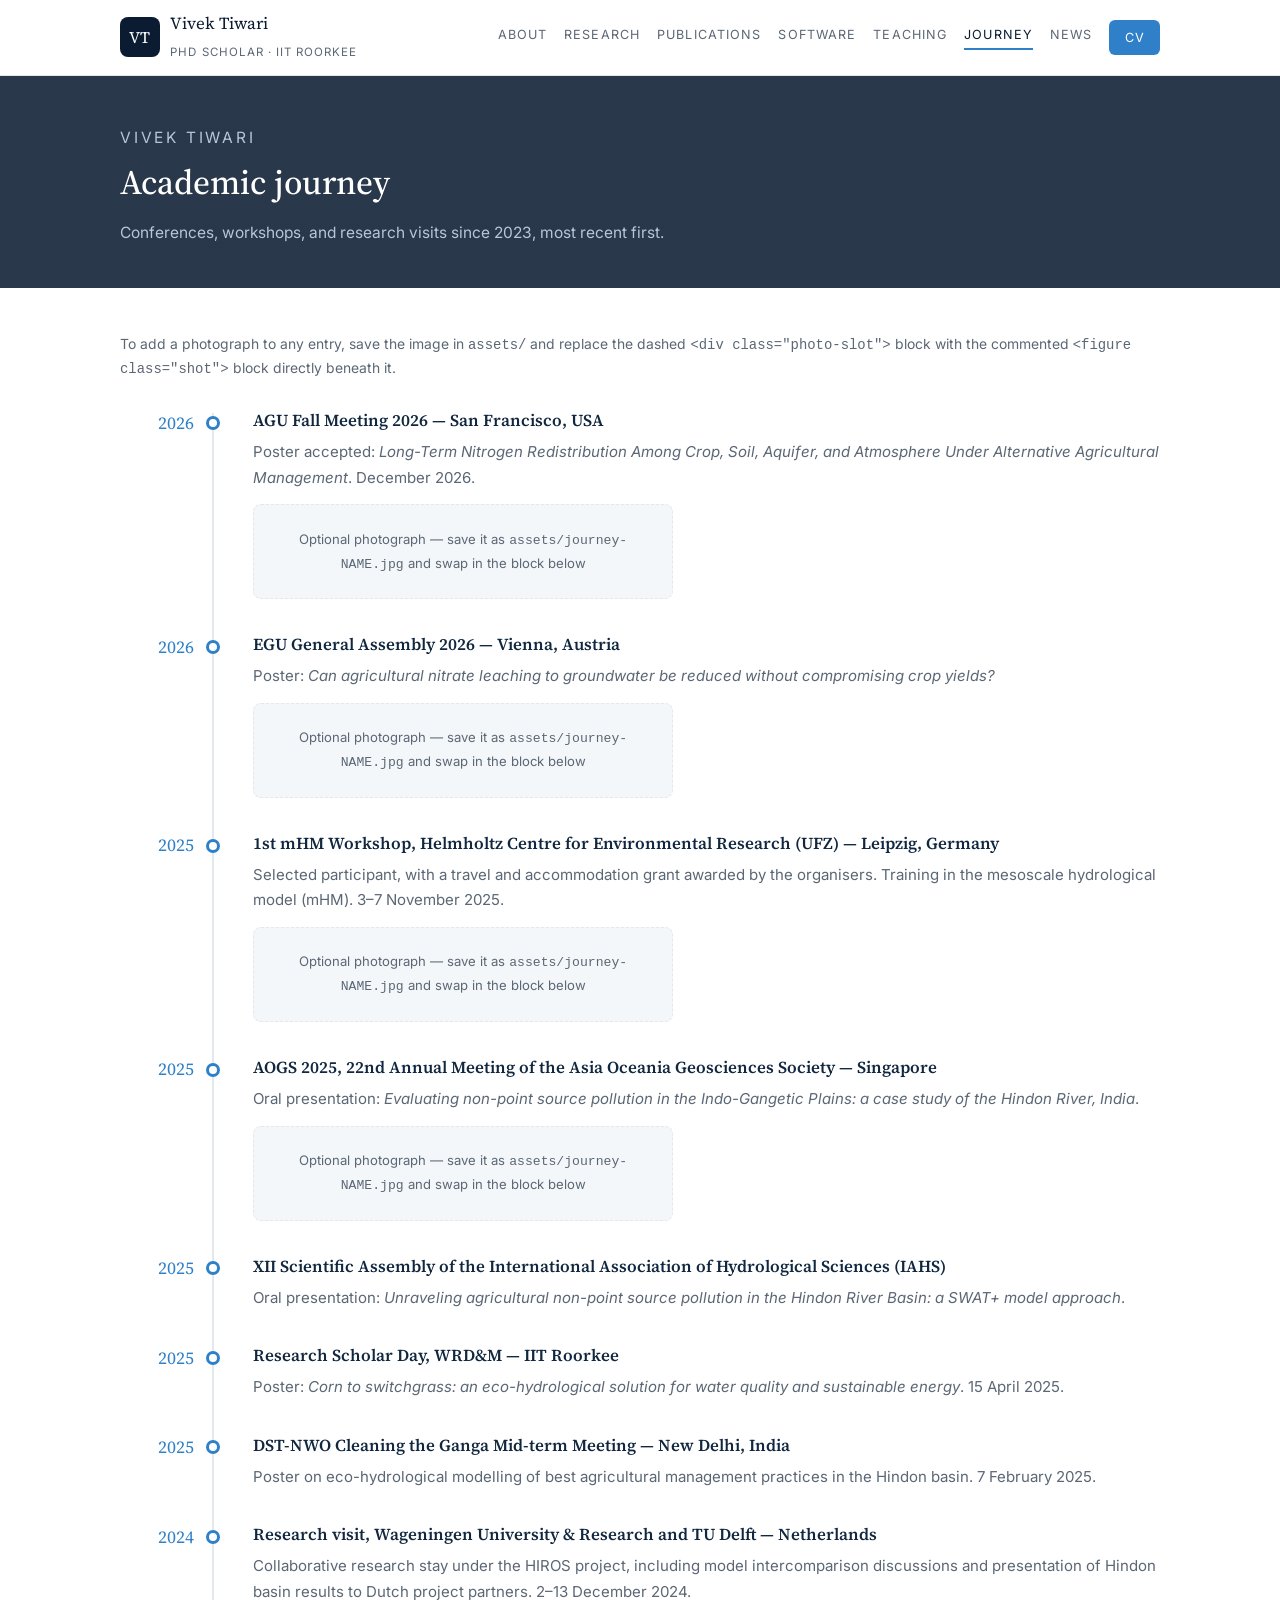
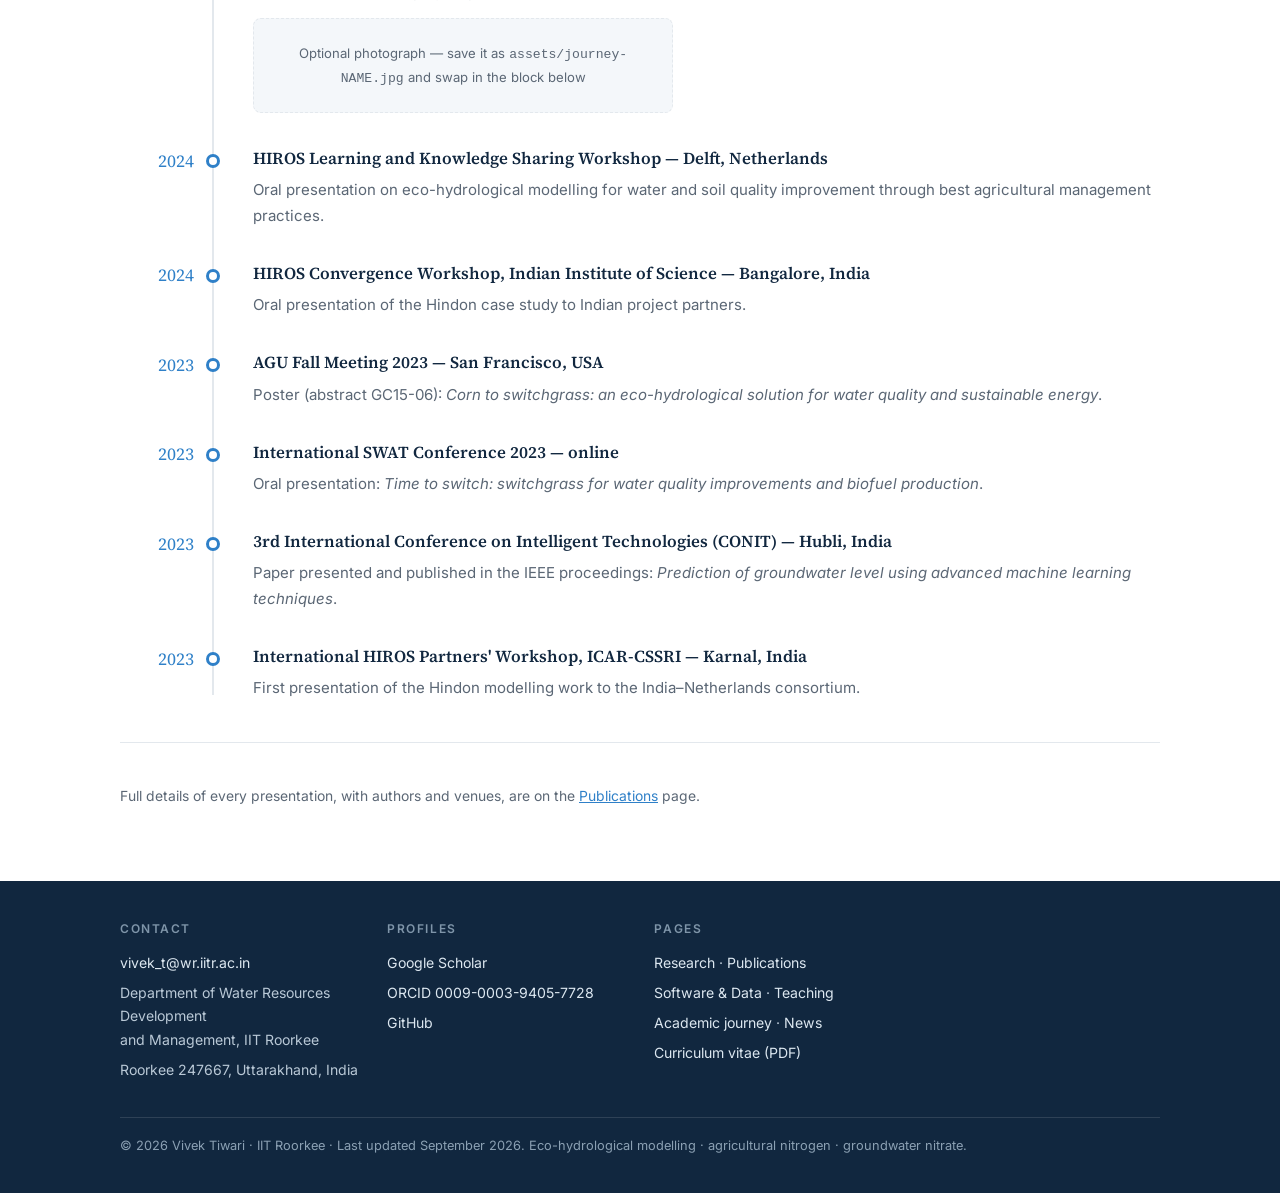
==== journey.html @ 86fc64c3 "Redesign site: hero, key numbers, cards, academic journey page" ====
<!DOCTYPE html>
<html lang="en">
<head>
<meta charset="utf-8">
<meta name="viewport" content="width=device-width, initial-scale=1">
<title>Academic Journey — Vivek Tiwari</title>
<meta name="description" content="Conferences, workshops, and research visits of Vivek Tiwari, 2023 onwards.">
<link rel="preconnect" href="https://fonts.googleapis.com">
<link rel="preconnect" href="https://fonts.gstatic.com" crossorigin>
<link href="https://fonts.googleapis.com/css2?family=Inter:wght@400;500;600&family=Source+Serif+4:opsz,wght@8..60,400;8..60,500;8..60,600&display=swap" rel="stylesheet">
<link rel="stylesheet" href="style.css">
</head>
<body>

<header class="site">
  <div class="bar">
    <a class="brand" href="index.html">
      <span class="monogram">VT</span>
      <span>
        <span class="who">Vivek Tiwari</span><br>
        <span class="role">PhD Scholar &middot; IIT Roorkee</span>
      </span>
    </a>
    <nav class="site">
      <a href="index.html">About</a>
      <a href="research.html">Research</a>
      <a href="publications.html">Publications</a>
      <a href="software.html">Software</a>
      <a href="teaching.html">Teaching</a>
      <a href="journey.html" aria-current="page">Journey</a>
      <a href="news.html">News</a>
      <a class="nav-cta" href="assets/CV_Vivek_Tiwari.pdf">CV</a>
    </nav>
  </div>
</header>

<section class="page-head">
  <div class="inner">
    <p class="eyebrow">Vivek Tiwari</p>
    <h1>Academic journey</h1>
    <p>Conferences, workshops, and research visits since 2023, most recent first.</p>
  </div>
</section>

<main>

  <p class="meta">To add a photograph to any entry, save the image in <code>assets/</code> and replace
  the dashed <code>&lt;div class="photo-slot"&gt;</code> block with the commented
  <code>&lt;figure class="shot"&gt;</code> block directly beneath it.</p>

  <ul class="timeline">
    <li>
      <span class="year">2026</span>
      <span class="dot"></span>
      <div class="entry">
        <h3>AGU Fall Meeting 2026 — San Francisco, USA</h3>
        <p>Poster accepted: <em>Long-Term Nitrogen Redistribution Among Crop, Soil, Aquifer, and Atmosphere Under Alternative Agricultural Management</em>. December 2026.</p>
        <div class="photo-slot">Optional photograph &mdash; save it as
        <code>assets/journey-NAME.jpg</code> and swap in the block below</div>
        <!-- <figure class="shot">
               <img src="assets/journey-NAME.jpg" alt="Describe the photograph here">
               <figcaption>Caption.</figcaption>
             </figure> -->
      </div>
    </li>
    <li>
      <span class="year">2026</span>
      <span class="dot"></span>
      <div class="entry">
        <h3>EGU General Assembly 2026 — Vienna, Austria</h3>
        <p>Poster: <em>Can agricultural nitrate leaching to groundwater be reduced without compromising crop yields?</em></p>
        <div class="photo-slot">Optional photograph &mdash; save it as
        <code>assets/journey-NAME.jpg</code> and swap in the block below</div>
        <!-- <figure class="shot">
               <img src="assets/journey-NAME.jpg" alt="Describe the photograph here">
               <figcaption>Caption.</figcaption>
             </figure> -->
      </div>
    </li>
    <li>
      <span class="year">2025</span>
      <span class="dot"></span>
      <div class="entry">
        <h3>1st mHM Workshop, Helmholtz Centre for Environmental Research (UFZ) — Leipzig, Germany</h3>
        <p>Selected participant, with a travel and accommodation grant awarded by the organisers. Training in the mesoscale hydrological model (mHM). 3–7 November 2025.</p>
        <div class="photo-slot">Optional photograph &mdash; save it as
        <code>assets/journey-NAME.jpg</code> and swap in the block below</div>
        <!-- <figure class="shot">
               <img src="assets/journey-NAME.jpg" alt="Describe the photograph here">
               <figcaption>Caption.</figcaption>
             </figure> -->
      </div>
    </li>
    <li>
      <span class="year">2025</span>
      <span class="dot"></span>
      <div class="entry">
        <h3>AOGS 2025, 22nd Annual Meeting of the Asia Oceania Geosciences Society — Singapore</h3>
        <p>Oral presentation: <em>Evaluating non-point source pollution in the Indo-Gangetic Plains: a case study of the Hindon River, India</em>.</p>
        <div class="photo-slot">Optional photograph &mdash; save it as
        <code>assets/journey-NAME.jpg</code> and swap in the block below</div>
        <!-- <figure class="shot">
               <img src="assets/journey-NAME.jpg" alt="Describe the photograph here">
               <figcaption>Caption.</figcaption>
             </figure> -->
      </div>
    </li>
    <li>
      <span class="year">2025</span>
      <span class="dot"></span>
      <div class="entry">
        <h3>XII Scientific Assembly of the International Association of Hydrological Sciences (IAHS)</h3>
        <p>Oral presentation: <em>Unraveling agricultural non-point source pollution in the Hindon River Basin: a SWAT+ model approach</em>.</p>
      </div>
    </li>
    <li>
      <span class="year">2025</span>
      <span class="dot"></span>
      <div class="entry">
        <h3>Research Scholar Day, WRD&amp;M — IIT Roorkee</h3>
        <p>Poster: <em>Corn to switchgrass: an eco-hydrological solution for water quality and sustainable energy</em>. 15 April 2025.</p>
      </div>
    </li>
    <li>
      <span class="year">2025</span>
      <span class="dot"></span>
      <div class="entry">
        <h3>DST-NWO Cleaning the Ganga Mid-term Meeting — New Delhi, India</h3>
        <p>Poster on eco-hydrological modelling of best agricultural management practices in the Hindon basin. 7 February 2025.</p>
      </div>
    </li>
    <li>
      <span class="year">2024</span>
      <span class="dot"></span>
      <div class="entry">
        <h3>Research visit, Wageningen University &amp; Research and TU Delft — Netherlands</h3>
        <p>Collaborative research stay under the HIROS project, including model intercomparison discussions and presentation of Hindon basin results to Dutch project partners. 2–13 December 2024.</p>
        <div class="photo-slot">Optional photograph &mdash; save it as
        <code>assets/journey-NAME.jpg</code> and swap in the block below</div>
        <!-- <figure class="shot">
               <img src="assets/journey-NAME.jpg" alt="Describe the photograph here">
               <figcaption>Caption.</figcaption>
             </figure> -->
      </div>
    </li>
    <li>
      <span class="year">2024</span>
      <span class="dot"></span>
      <div class="entry">
        <h3>HIROS Learning and Knowledge Sharing Workshop — Delft, Netherlands</h3>
        <p>Oral presentation on eco-hydrological modelling for water and soil quality improvement through best agricultural management practices.</p>
      </div>
    </li>
    <li>
      <span class="year">2024</span>
      <span class="dot"></span>
      <div class="entry">
        <h3>HIROS Convergence Workshop, Indian Institute of Science — Bangalore, India</h3>
        <p>Oral presentation of the Hindon case study to Indian project partners.</p>
      </div>
    </li>
    <li>
      <span class="year">2023</span>
      <span class="dot"></span>
      <div class="entry">
        <h3>AGU Fall Meeting 2023 — San Francisco, USA</h3>
        <p>Poster (abstract GC15-06): <em>Corn to switchgrass: an eco-hydrological solution for water quality and sustainable energy</em>.</p>
      </div>
    </li>
    <li>
      <span class="year">2023</span>
      <span class="dot"></span>
      <div class="entry">
        <h3>International SWAT Conference 2023 — online</h3>
        <p>Oral presentation: <em>Time to switch: switchgrass for water quality improvements and biofuel production</em>.</p>
      </div>
    </li>
    <li>
      <span class="year">2023</span>
      <span class="dot"></span>
      <div class="entry">
        <h3>3rd International Conference on Intelligent Technologies (CONIT) — Hubli, India</h3>
        <p>Paper presented and published in the IEEE proceedings: <em>Prediction of groundwater level using advanced machine learning techniques</em>.</p>
      </div>
    </li>
    <li>
      <span class="year">2023</span>
      <span class="dot"></span>
      <div class="entry">
        <h3>International HIROS Partners' Workshop, ICAR-CSSRI — Karnal, India</h3>
        <p>First presentation of the Hindon modelling work to the India–Netherlands consortium.</p>
      </div>
    </li>
  </ul>

  <hr class="rule">

  <p class="meta">Full details of every presentation, with authors and venues, are on the
  <a href="publications.html">Publications</a> page.</p>

</main>

<footer class="site">
  <div class="inner">
    <div>
      <h4>Contact</h4>
      <p><a href="mailto:vivek_t@wr.iitr.ac.in">vivek_t@wr.iitr.ac.in</a></p>
      <p>Department of Water Resources Development<br>and Management, IIT Roorkee</p>
      <p>Roorkee 247667, Uttarakhand, India</p>
    </div>
    <div>
      <h4>Profiles</h4>
      <p><a href="https://scholar.google.com/citations?user=KB-_3UAAAAAJ&amp;hl=en">Google Scholar</a></p>
      <p><a href="https://orcid.org/0009-0003-9405-7728">ORCID 0009-0003-9405-7728</a></p>
      <p><a href="https://github.com/vivek9t7">GitHub</a></p>
    </div>
    <div>
      <h4>Pages</h4>
      <p><a href="research.html">Research</a> &middot; <a href="publications.html">Publications</a></p>
      <p><a href="software.html">Software &amp; Data</a> &middot; <a href="teaching.html">Teaching</a></p>
      <p><a href="journey.html">Academic journey</a> &middot; <a href="news.html">News</a></p>
      <p><a href="assets/CV_Vivek_Tiwari.pdf">Curriculum vitae (PDF)</a></p>
    </div>
    <p class="colophon">&copy; 2026 Vivek Tiwari &middot; IIT Roorkee &middot; Last updated September 2026.
    Eco-hydrological modelling &middot; agricultural nitrogen &middot; groundwater nitrate.</p>
  </div>
</footer>

</body>
</html>
---- style.css ----
/* ==================================================================
   Vivek Tiwari — personal academic website
   One stylesheet for every page. All colours are set in :root below.
   ================================================================== */

:root {
  --navy-900: #0b1c32;
  --navy-800: #11273f;
  --navy-700: #1b3854;
  --blue:     #2f80c8;   /* primary accent: links, numbers, buttons */
  --blue-lt:  #6fb1e8;
  --teal:     #2f9c8f;   /* secondary accent, used sparingly */
  --warm:     #c95c3c;   /* call-to-action button */
  --ink:      #1b2430;
  --muted:    #5b6775;
  --line:     #e3e8ed;
  --bg:       #ffffff;
  --soft:     #f4f7fa;
  --maxw:     1080px;
  --display:  "Source Serif 4", "EB Garamond", Georgia, "Times New Roman", serif;
  --sans:     "Inter", system-ui, -apple-system, "Segoe UI", Roboto, Arial, sans-serif;
}

* { box-sizing: border-box; }
html { -webkit-text-size-adjust: 100%; scroll-behavior: smooth; }

body {
  margin: 0;
  background: var(--bg);
  color: var(--ink);
  font-family: var(--sans);
  font-size: 16.5px;
  line-height: 1.68;
}

img { max-width: 100%; }
a { color: var(--blue); }

/* ---------------- navigation ---------------- */

header.site {
  position: sticky; top: 0; z-index: 30;
  background: rgba(255,255,255,0.96);
  border-bottom: 1px solid var(--line);
  backdrop-filter: saturate(180%) blur(8px);
}

.bar {
  max-width: var(--maxw); margin: 0 auto;
  padding: 0.6rem 1.25rem;
  display: flex; align-items: center; gap: 1.2rem; flex-wrap: wrap;
}

.brand { display: flex; align-items: center; gap: 0.65rem; text-decoration: none; }

.monogram {
  width: 40px; height: 40px; border-radius: 8px;
  background: var(--navy-900); color: #fff;
  display: flex; align-items: center; justify-content: center;
  font-family: var(--display); font-size: 1rem; letter-spacing: 0.04em;
}

.brand .who { font-family: var(--display); font-size: 1.05rem; color: var(--navy-900); line-height: 1.15; }
.brand .role { font-size: 0.72rem; letter-spacing: 0.09em; text-transform: uppercase; color: var(--muted); }

nav.site { display: flex; flex-wrap: wrap; align-items: center; gap: 1.05rem; margin-left: auto; }

nav.site a {
  font-size: 0.79rem; letter-spacing: 0.09em; text-transform: uppercase;
  color: var(--muted); text-decoration: none; white-space: nowrap;
  padding-bottom: 3px; border-bottom: 2px solid transparent;
}
nav.site a:hover { color: var(--navy-900); }
nav.site a[aria-current="page"] { color: var(--navy-900); border-bottom-color: var(--blue); }

nav.site a.nav-cta {
  background: var(--blue); color: #fff; border: none; border-radius: 6px;
  padding: 0.45rem 0.95rem;
}
nav.site a.nav-cta:hover { background: var(--navy-900); color: #fff; }

/* ---------------- hero (home page) ---------------- */

.hero {
  background-image:
    linear-gradient(105deg, rgba(11,28,50,0.94) 0%, rgba(11,28,50,0.80) 55%, rgba(17,39,63,0.72) 100%),
    url("assets/hero.jpg");
  background-size: cover; background-position: center;
  color: #eef3f8;
}

.hero .inner {
  max-width: var(--maxw); margin: 0 auto;
  padding: 3.6rem 1.25rem 3.2rem;
  display: flex; flex-wrap: wrap; align-items: center; gap: 3rem;
}

.hero .text { flex: 1 1 460px; }

.eyebrow {
  font-size: 0.75rem; letter-spacing: 0.18em; text-transform: uppercase;
  color: var(--blue-lt); margin: 0 0 1rem;
}

.hero h1 {
  font-family: var(--display);
  font-size: clamp(2.1rem, 4.6vw, 3.15rem);
  line-height: 1.14; font-weight: 500; margin: 0 0 1.1rem; color: #fff;
}
.hero h1 em { font-style: normal; color: var(--blue-lt); }

.hero .lead { font-size: 1.06rem; color: #cdd9e5; max-width: 34em; margin: 0 0 1.6rem; }

.hero .who-line { font-family: var(--display); font-size: 1.08rem; color: #fff; margin: 0 0 0.15rem; }
.hero .where-line { font-size: 0.85rem; color: #a9bccd; margin: 0 0 1.4rem; }

.hero .portrait { flex: 0 0 250px; }
.hero .portrait img {
  width: 250px; height: 250px; border-radius: 50%; object-fit: cover;
  border: 4px solid rgba(255,255,255,0.18);
  box-shadow: 0 10px 40px rgba(0,0,0,0.35);
}

.profile-links { display: flex; flex-wrap: wrap; gap: 1.1rem; margin-top: 1.5rem; }
.profile-links a {
  color: #b9cadb; text-decoration: none; font-size: 0.78rem;
  letter-spacing: 0.09em; text-transform: uppercase;
  border-bottom: 1px solid rgba(185,202,219,0.35); padding-bottom: 2px;
}
.profile-links a:hover { color: #fff; border-bottom-color: #fff; }

/* ---------------- buttons ---------------- */

.btn {
  display: inline-block; text-decoration: none; border-radius: 6px;
  font-size: 0.86rem; letter-spacing: 0.05em; font-weight: 500;
  padding: 0.68rem 1.35rem; margin: 0.25rem 0.5rem 0.25rem 0;
  background: var(--blue); color: #fff; border: 1px solid var(--blue);
}
.btn:hover { background: #2669a6; border-color: #2669a6; }

.btn.ghost { background: transparent; color: #fff; border-color: rgba(255,255,255,0.45); }
.btn.ghost:hover { background: rgba(255,255,255,0.12); }

.btn.outline { background: transparent; color: var(--blue); }
.btn.outline:hover { background: var(--blue); color: #fff; }

.btn.warm { background: var(--warm); border-color: var(--warm); }
.btn.warm:hover { background: #a94a2e; border-color: #a94a2e; }

/* ---------------- key numbers ---------------- */

.stats { background: var(--soft); border-bottom: 1px solid var(--line); }
.stats .inner {
  max-width: var(--maxw); margin: 0 auto; padding: 2rem 1.25rem;
  display: grid; grid-template-columns: repeat(auto-fit, minmax(190px, 1fr)); gap: 1.6rem;
}
.stat .n {
  font-family: var(--display); font-size: 2.15rem; line-height: 1.1;
  color: var(--blue); display: block;
}
.stat .n small { font-size: 1.1rem; color: var(--muted); }
.stat p { margin: 0.3rem 0 0; font-size: 0.88rem; color: var(--muted); }

/* ---------------- page header (interior pages) ---------------- */

.page-head {
  background-image:
    linear-gradient(rgba(11,28,50,0.88), rgba(11,28,50,0.88)),
    url("assets/header.jpg");
  background-size: cover; background-position: center;
  color: #fff;
}
.page-head .inner { max-width: var(--maxw); margin: 0 auto; padding: 2.6rem 1.25rem; }
.page-head h1 { font-family: var(--display); font-weight: 500; font-size: 2.15rem; margin: 0.2rem 0 0; }
.page-head p { margin: 0.5rem 0 0; color: #b6c7d7; max-width: 46em; font-size: 0.97rem; }

/* ---------------- layout and sections ---------------- */

main { max-width: var(--maxw); margin: 0 auto; padding: 2.8rem 1.25rem 3.5rem; }

.section-head { margin: 3rem 0 1.4rem; }
.section-head:first-child { margin-top: 0.4rem; }
.section-head .eyebrow { color: var(--blue); margin-bottom: 0.35rem; }

h2 {
  font-family: var(--display); font-weight: 500; font-size: 1.72rem;
  color: var(--navy-900); margin: 2.8rem 0 1rem;
}
.section-head h2 { margin: 0; }

h3 { font-family: var(--display); font-weight: 600; font-size: 1.14rem; margin: 1.6rem 0 0.5rem; color: var(--navy-800); }

p { margin: 0 0 1.05rem; }
ul, ol { padding-left: 1.35rem; margin: 0 0 1.05rem; }
li { margin-bottom: 0.5rem; }

.lede { font-size: 1.08rem; color: var(--ink); }
.meta { font-size: 0.87rem; color: var(--muted); }

.rule { border: none; border-top: 1px solid var(--line); margin: 2.6rem 0; }

.two-col { display: flex; flex-wrap: wrap; gap: 2.4rem; align-items: flex-start; }
.two-col .side { flex: 0 0 250px; }
.two-col .body { flex: 1 1 420px; }
.two-col .side img { width: 100%; border-radius: 10px; display: block; }

.box {
  background: var(--soft); border-left: 3px solid var(--blue);
  padding: 1rem 1.2rem; margin: 1.5rem 0; border-radius: 0 6px 6px 0;
}
.box p:last-child { margin-bottom: 0; }

/* ---------------- cards ---------------- */

.cards { display: grid; grid-template-columns: repeat(auto-fit, minmax(260px, 1fr)); gap: 1.4rem; }

.card {
  border: 1px solid var(--line); border-radius: 10px; background: #fff;
  padding: 1.4rem 1.4rem 1.5rem;
  transition: box-shadow 0.18s ease, transform 0.18s ease;
}
.card:hover { box-shadow: 0 8px 26px rgba(11,28,50,0.09); transform: translateY(-2px); }
.card .kicker {
  font-size: 0.72rem; letter-spacing: 0.13em; text-transform: uppercase;
  color: var(--blue); margin: 0 0 0.5rem;
}
.card h3 { margin: 0 0 0.5rem; font-size: 1.08rem; }
.card p { margin: 0; font-size: 0.94rem; color: var(--muted); }
.card .venue-tag {
  display: inline-block; margin-top: 0.9rem; font-size: 0.76rem;
  background: var(--soft); border: 1px solid var(--line); border-radius: 999px;
  padding: 0.15rem 0.7rem; color: var(--muted);
}

.card.figure-card { padding: 0; overflow: hidden; }
.card.figure-card .thumb { height: 250px; border-bottom: 1px solid var(--line); background: #fff; }
.card.figure-card .thumb img { width: 100%; height: 100%; object-fit: contain; padding: 0.7rem; display: block; }
.card.figure-card .cap { padding: 1.1rem 1.3rem 1.4rem; }
.card.figure-card .cap h3 { margin: 0 0 0.4rem; }

/* ---------------- tags ---------------- */

.tags { display: flex; flex-wrap: wrap; gap: 0.5rem; margin: 0.6rem 0 1.2rem; padding: 0; list-style: none; }
.tags li {
  font-size: 0.8rem; background: var(--soft); border: 1px solid var(--line);
  border-radius: 999px; padding: 0.2rem 0.8rem; color: var(--muted); margin: 0;
}

/* ---------------- publications ---------------- */

.pub-list { list-style: none; padding-left: 0; }
.pub-list > li {
  padding-left: 2.4rem; position: relative; margin-bottom: 1.3rem;
  font-size: 0.98rem;
}
.pub-list > li .num { position: absolute; left: 0; top: 0.1rem; color: var(--blue); font-size: 0.85rem; }
.venue { color: var(--muted); }

/* ---------------- timeline (academic journey) ---------------- */

.timeline { position: relative; margin: 1.6rem 0 0; padding-left: 0; list-style: none; }
.timeline::before {
  content: ""; position: absolute; left: 92px; top: 6px; bottom: 6px;
  width: 2px; background: var(--line);
}
.timeline > li { position: relative; display: flex; gap: 1.6rem; margin-bottom: 2rem; }
.timeline .year {
  flex: 0 0 74px; text-align: right; font-family: var(--display);
  font-size: 1.1rem; color: var(--blue); padding-top: 0.1rem;
}
.timeline .dot {
  position: absolute; left: 86px; top: 0.55rem;
  width: 14px; height: 14px; border-radius: 50%;
  background: #fff; border: 3px solid var(--blue);
}
.timeline .entry { flex: 1 1 auto; padding-left: 2.1rem; }
.timeline .entry h3 { margin: 0 0 0.25rem; font-size: 1.05rem; }
.timeline .entry p { margin: 0; font-size: 0.94rem; color: var(--muted); }
.timeline .shot { margin-top: 0.9rem; max-width: 420px; }
.timeline .shot img { width: 100%; border-radius: 8px; border: 1px solid var(--line); display: block; }
.timeline .shot figcaption { font-size: 0.82rem; color: var(--muted); margin-top: 0.4rem; }

.photo-slot {
  max-width: 420px; margin-top: 0.9rem;
  border: 1px dashed var(--line); border-radius: 8px; background: var(--soft);
  padding: 1.4rem 1rem; text-align: center; font-size: 0.82rem; color: var(--muted);
}

/* ---------------- figures ---------------- */

.figure { margin: 1.8rem 0; }
.figure img { width: 100%; display: block; border: 1px solid var(--line); border-radius: 8px; }
.figure figcaption { font-size: 0.86rem; color: var(--muted); margin-top: 0.55rem; }

/* ---------------- news ---------------- */

.news-item { border-bottom: 1px solid var(--line); padding-bottom: 1.15rem; margin-bottom: 1.25rem; }
.news-item:last-child { border-bottom: none; }
.news-date {
  display: block; font-size: 0.75rem; letter-spacing: 0.12em;
  text-transform: uppercase; color: var(--blue); margin-bottom: 0.3rem;
}

/* ---------------- tables ---------------- */

table { width: 100%; border-collapse: collapse; font-size: 0.95rem; margin: 1.1rem 0; }
th, td { text-align: left; padding: 0.65rem 0.8rem; border-bottom: 1px solid var(--line); vertical-align: top; }
th {
  font-size: 0.75rem; text-transform: uppercase; letter-spacing: 0.09em;
  color: var(--muted); background: var(--soft);
}
.table-wrap { overflow-x: auto; }

/* ---------------- contact band ---------------- */

.cta-band { background: var(--navy-900); color: #e7eef5; margin-top: 3.5rem; }
.cta-band .inner {
  max-width: var(--maxw); margin: 0 auto; padding: 3rem 1.25rem;
  display: flex; flex-wrap: wrap; gap: 2rem; align-items: center; justify-content: space-between;
}
.cta-band h2 { font-family: var(--display); color: #fff; margin: 0 0 0.5rem; font-size: 1.8rem; }
.cta-band p { margin: 0; color: #b6c7d7; max-width: 34em; }

/* ---------------- footer ---------------- */

footer.site { background: var(--navy-800); color: #b9c8d6; font-size: 0.88rem; }
footer.site .inner {
  max-width: var(--maxw); margin: 0 auto; padding: 2.4rem 1.25rem 2.6rem;
  display: grid; grid-template-columns: repeat(auto-fit, minmax(230px, 1fr)); gap: 1.8rem;
}
footer.site h4 {
  font-size: 0.75rem; letter-spacing: 0.13em; text-transform: uppercase;
  color: #7f95a9; margin: 0 0 0.7rem; font-weight: 600;
}
footer.site a { color: #dce7f0; text-decoration: none; }
footer.site a:hover { color: #fff; text-decoration: underline; }
footer.site p { margin: 0 0 0.4rem; }
footer.site .colophon {
  grid-column: 1 / -1; border-top: 1px solid rgba(255,255,255,0.12);
  padding-top: 1.1rem; font-size: 0.8rem; color: #8ba0b3;
}

/* ---------------- small screens ---------------- */

@media (max-width: 720px) {
  body { font-size: 16px; }
  .bar { gap: 0.8rem; }
  nav.site { gap: 0.8rem; margin-left: 0; width: 100%; }
  .hero .inner { padding: 2.6rem 1.25rem; gap: 2rem; }
  .hero .portrait { flex: 0 0 auto; margin: 0 auto; }
  .hero .portrait img { width: 190px; height: 190px; }
  .timeline::before { left: 7px; }
  .timeline > li { display: block; }
  .timeline .year { text-align: left; padding-left: 2.1rem; }
  .timeline .dot { left: 0; top: 0.5rem; }
  .timeline .entry { padding-left: 2.1rem; }
  .cta-band .inner { padding: 2.2rem 1.25rem; }
}

/* ---------------- printing ---------------- */

@media print {
  header.site, footer.site, .hero, .page-head, .cta-band, .stats { display: none; }
  body { font-size: 11pt; color: #000; }
}
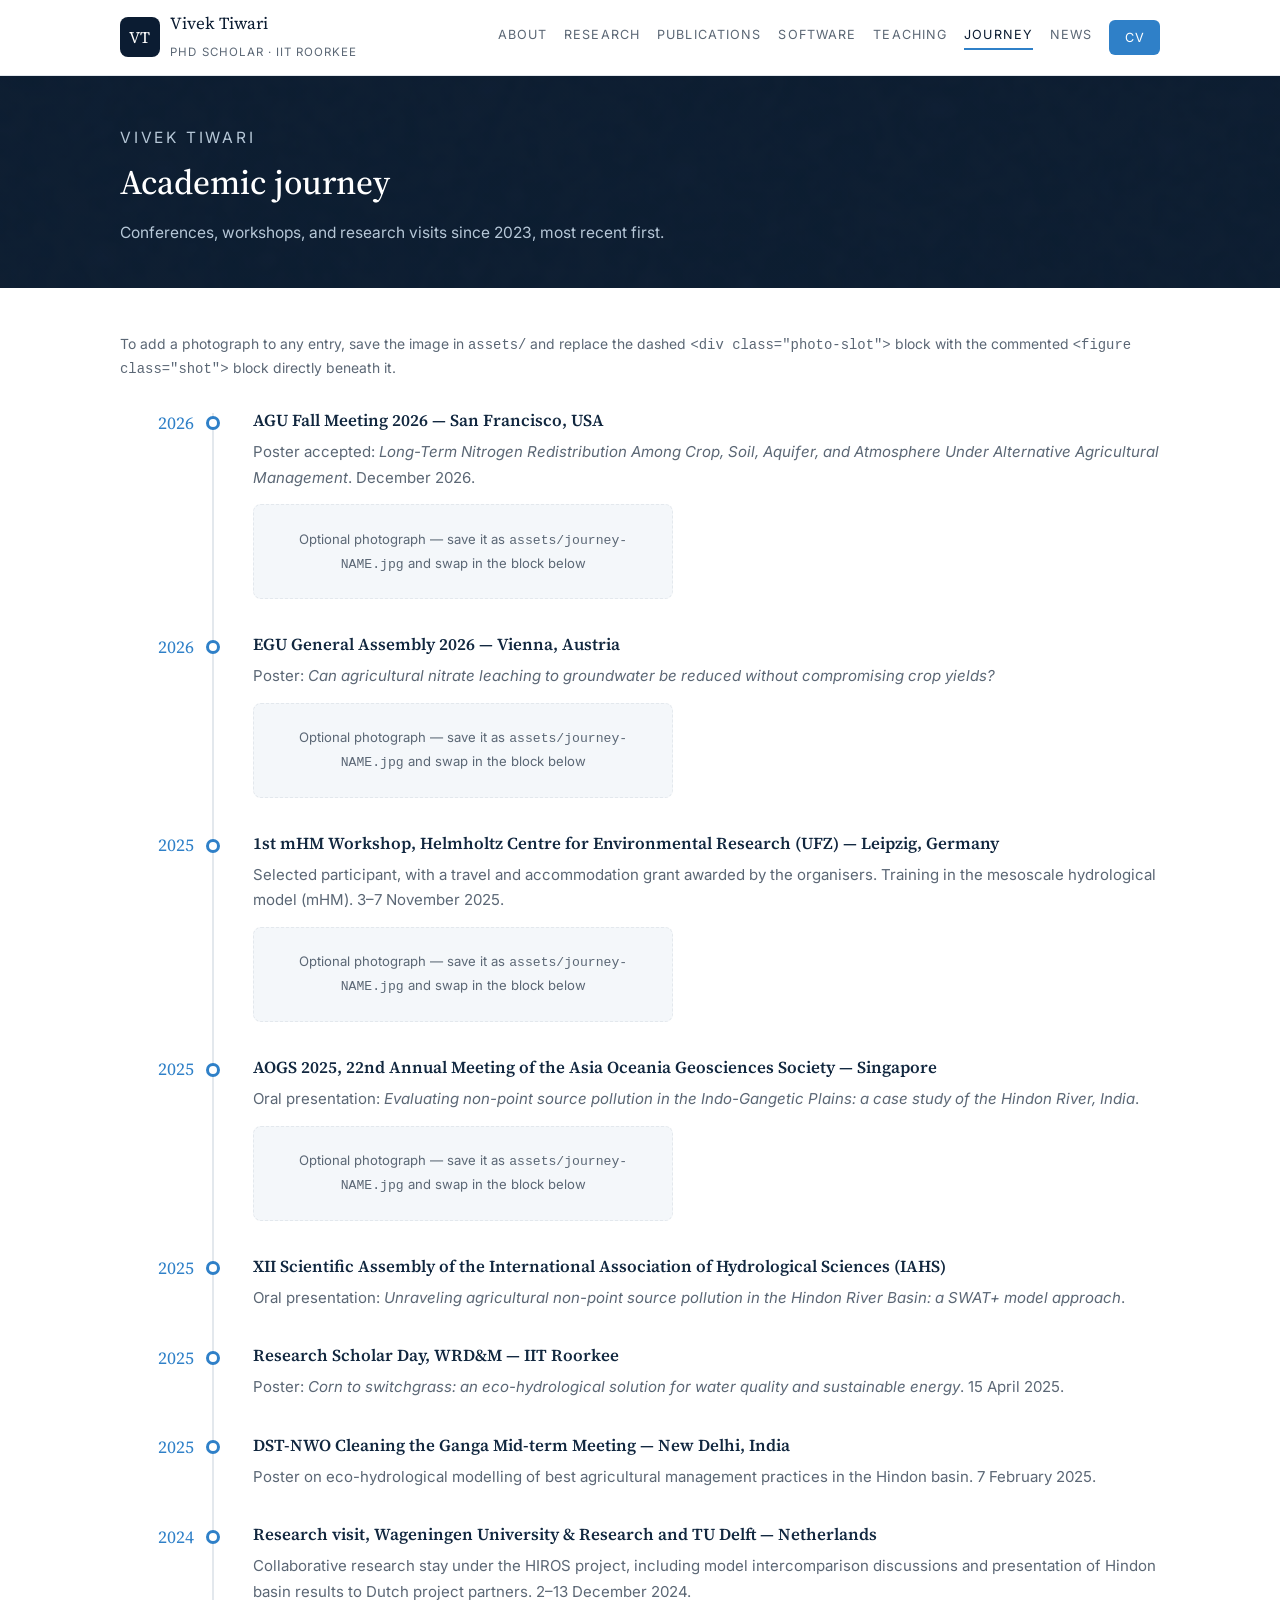
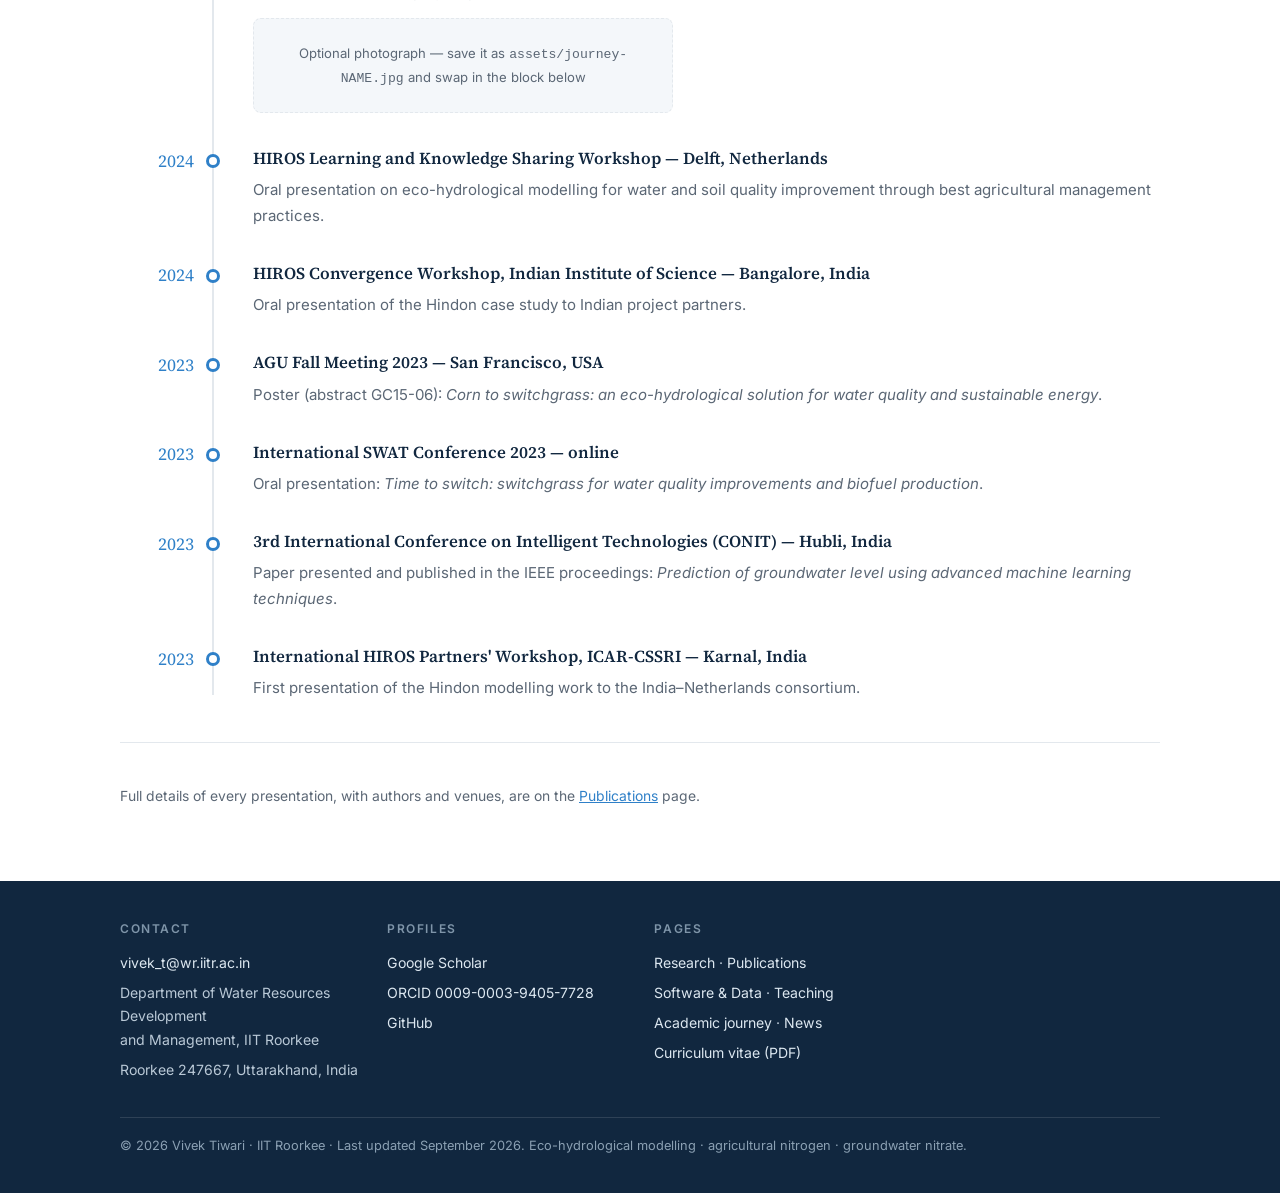
==== commit 22eeb670: "Version the stylesheet link to bypass browser cache" ====
--- a/journey.html
+++ b/journey.html
@@ -8,7 +8,7 @@
 <link rel="preconnect" href="https://fonts.googleapis.com">
 <link rel="preconnect" href="https://fonts.gstatic.com" crossorigin>
 <link href="https://fonts.googleapis.com/css2?family=Inter:wght@400;500;600&family=Source+Serif+4:opsz,wght@8..60,400;8..60,500;8..60,600&display=swap" rel="stylesheet">
-<link rel="stylesheet" href="style.css">
+<link rel="stylesheet" href="style.css?v=2">
 </head>
 <body>
 
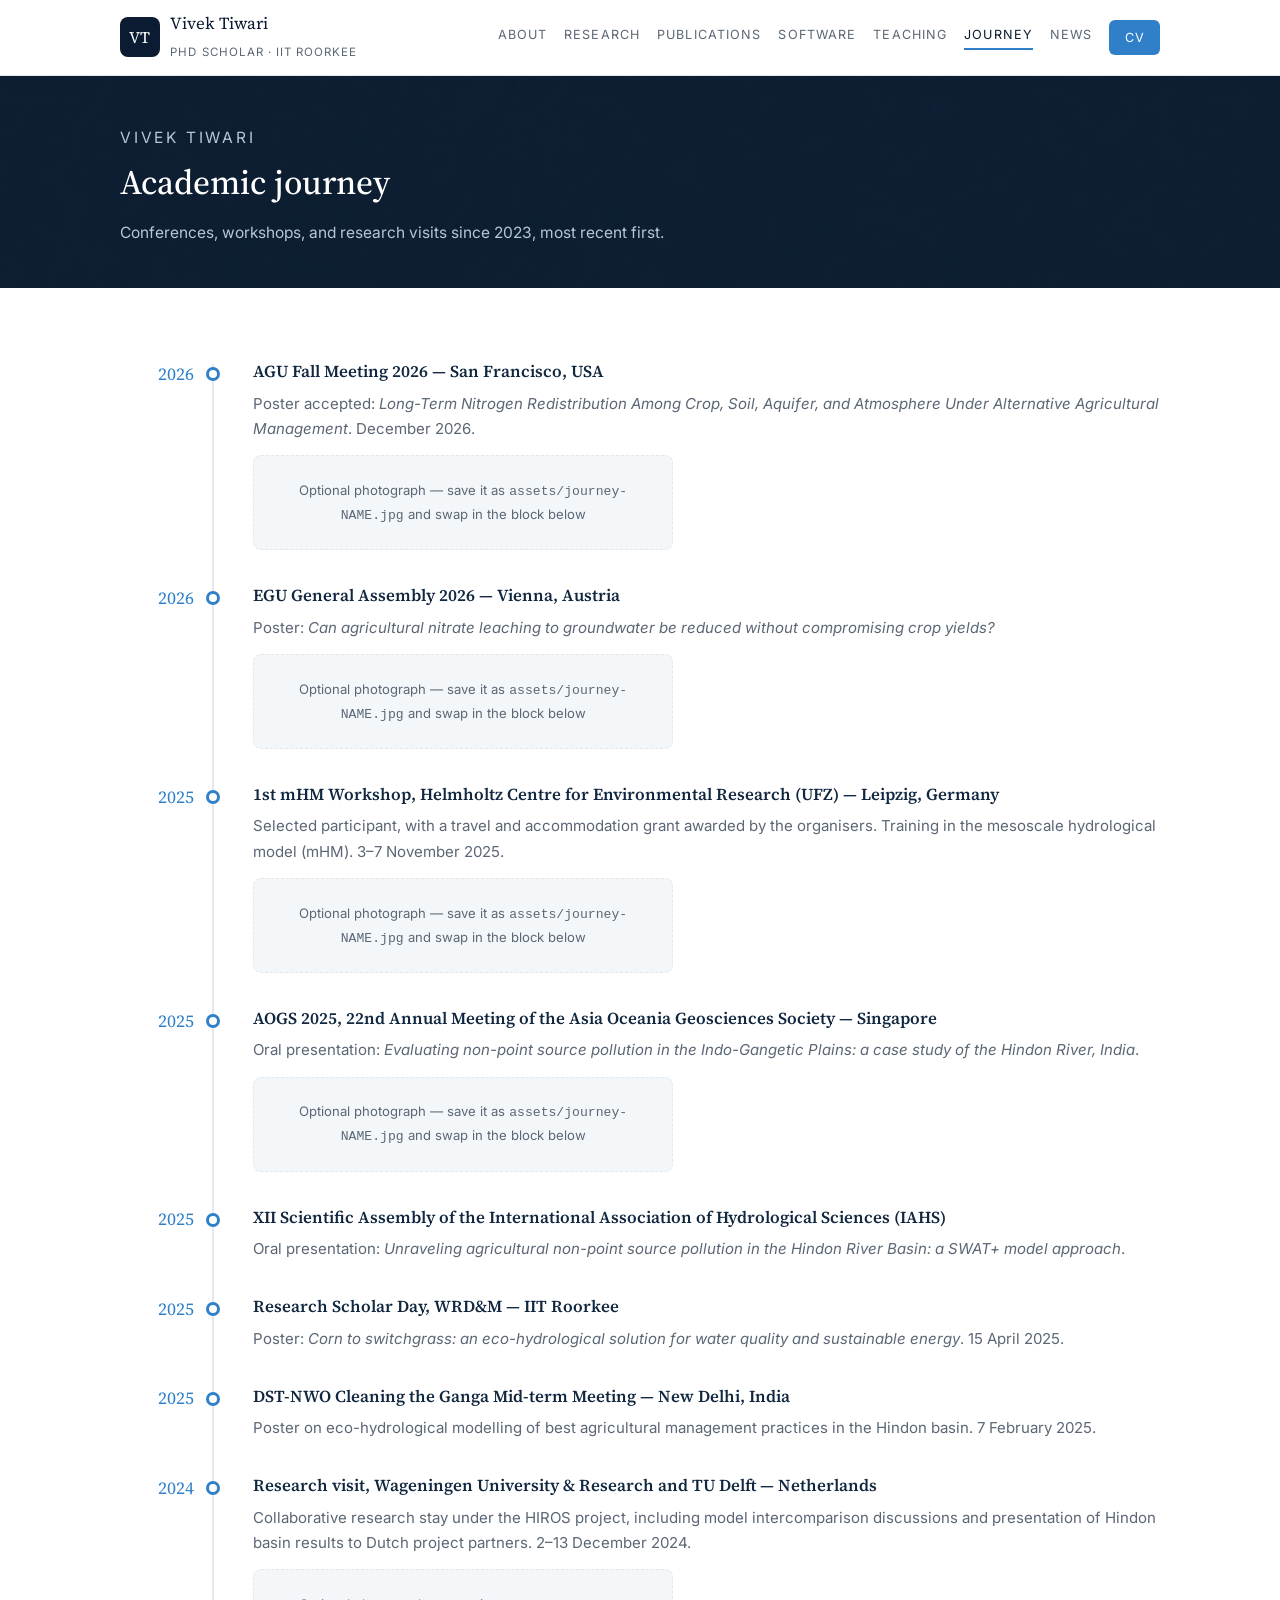
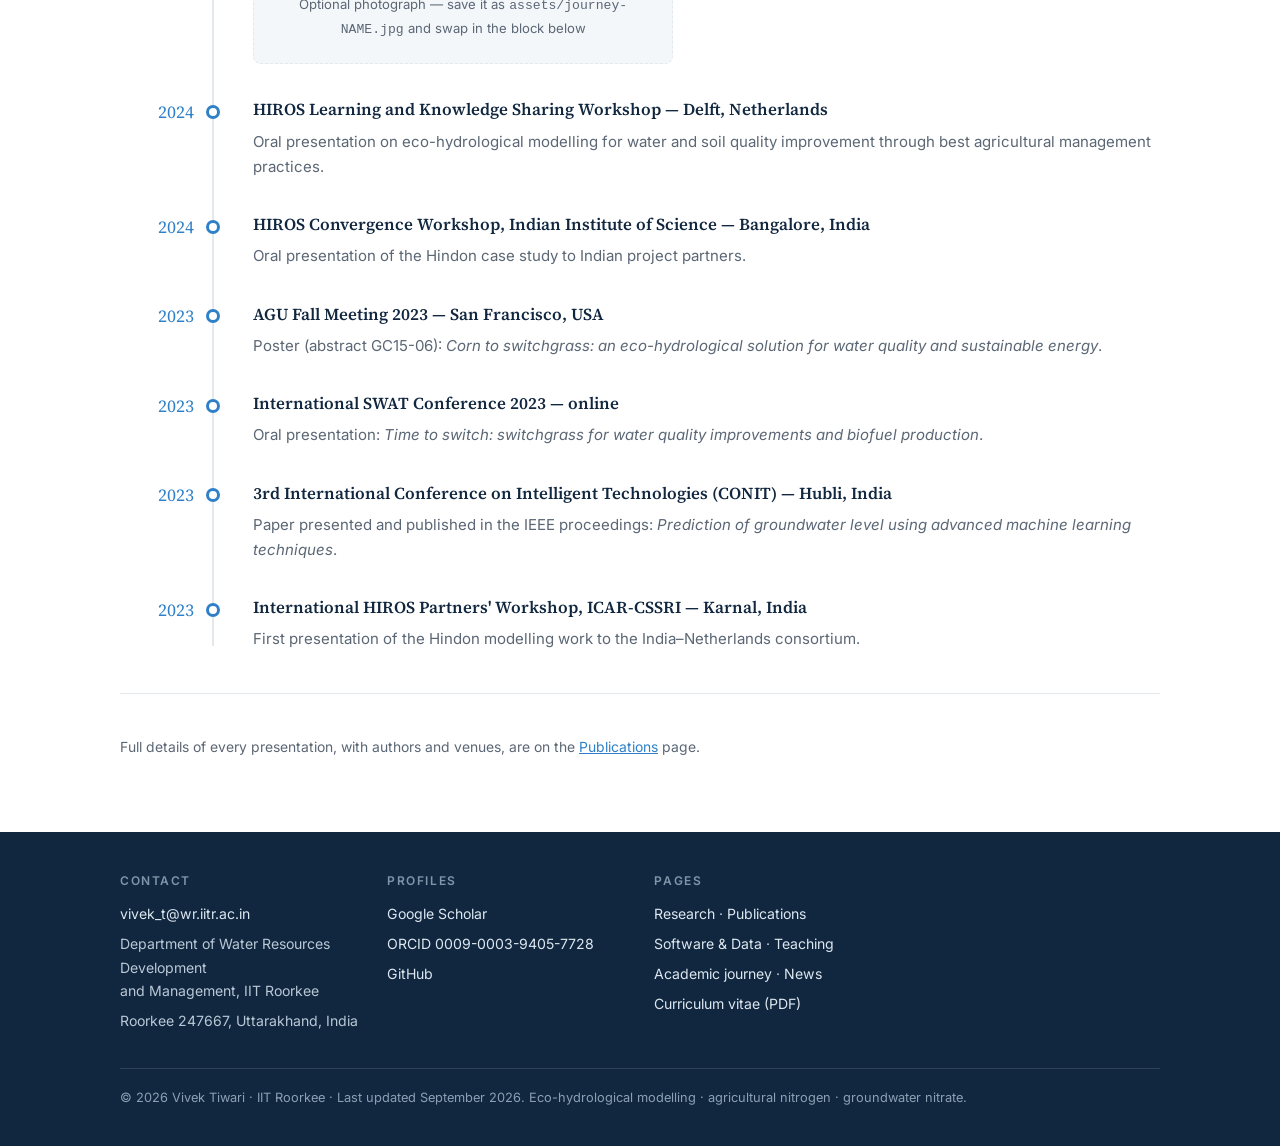
==== commit 09ba209f: "Move editing instructions into a comment on the journey page" ====
--- a/journey.html
+++ b/journey.html
@@ -44,9 +44,10 @@
 
 <main>
 
-  <p class="meta">To add a photograph to any entry, save the image in <code>assets/</code> and replace
-  the dashed <code>&lt;div class="photo-slot"&gt;</code> block with the commented
-  <code>&lt;figure class="shot"&gt;</code> block directly beneath it.</p>
+  <!-- HOW TO ADD A PHOTOGRAPH: save the image in assets/ (for example
+       assets/journey-leipzig.jpg), then delete the dashed <div class="photo-slot">
+       block for that entry and remove the <!- - and - -> markers around the
+       <figure class="shot"> block beneath it, editing the filename, alt text and caption. -->
 
   <ul class="timeline">
     <li>
